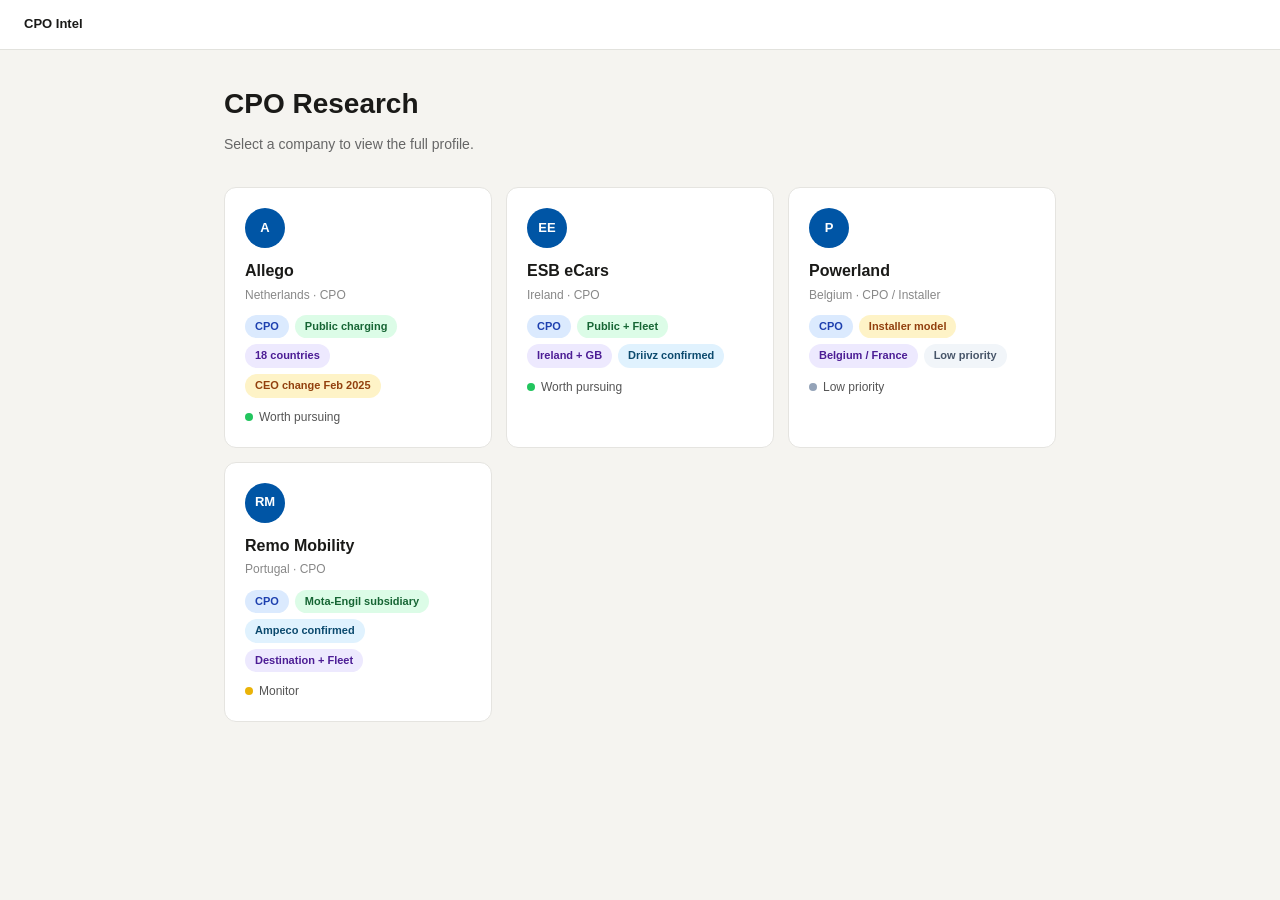
==== index.html @ 84e773ef "Initial commit" ====
<!DOCTYPE html>
<html lang="en">
<head>
<meta charset="UTF-8">
<meta name="viewport" content="width=device-width, initial-scale=1.0">
<title>CPO Intelligence</title>
<link rel="stylesheet" href="assets/style.css">
<style>
  .index-header { margin-bottom: 2rem; }
  .index-header h1 { font-size: 28px; font-weight: 700; }
  .index-header p { color: #666; font-size: 14px; margin-top: 6px; }
  .verdict-dot { display: inline-block; width: 8px; height: 8px; border-radius: 50%; margin-right: 6px; }
  .dot-pursuing { background: #22c55e; }
  .dot-monitor  { background: #eab308; }
  .dot-low      { background: #94a3b8; }
</style>
</head>
<body>

<nav class="topnav">
  <span class="topnav-brand">CPO Intel</span>
</nav>

<div class="layout">
  <div class="index-header">
    <h1>CPO Research</h1>
    <p>Select a company to view the full profile.</p>
  </div>
  <div class="cpo-grid" id="grid"></div>
</div>

<script>
const VERDICT_META = {
  "worth pursuing": { cls: "dot-pursuing", label: "Worth pursuing" },
  "monitor":        { cls: "dot-monitor",  label: "Monitor" },
  "low priority":   { cls: "dot-low",      label: "Low priority" }
};

const TAG_STYLE_MAP = {
  cpo: "b-cpo", pub: "b-pub", eu: "b-eu", signal: "b-signal", tech: "b-tech", low: "b-low"
};

async function init() {
  const res = await fetch('data/manifest.json');
  const manifest = await res.json();
  const grid = document.getElementById('grid');

  for (const item of manifest) {
    const data = await fetch(`data/${item.slug}.json`).then(r => r.json());
    const vm = VERDICT_META[data.synthesis.verdict] || { cls: "dot-monitor", label: data.synthesis.verdict };
    const initials = item.name.split(' ').map(w => w[0]).join('').slice(0,2).toUpperCase();

    const card = document.createElement('a');
    card.className = 'cpo-card';
    card.href = `profile.html?cpo=${item.slug}`;
    card.innerHTML = `
      <div class="cpo-card-logo">${initials}</div>
      <div class="cpo-card-name">${item.name}</div>
      <div class="cpo-card-sub">${item.country} · ${data.type}</div>
      <div class="badges" style="margin-bottom:10px">
        ${data.tags.map((t,i) => `<span class="badge ${TAG_STYLE_MAP[data.tagStyles[i]] || 'b-eu'}">${t}</span>`).join('')}
      </div>
      <div style="font-size:12px;color:#555">
        <span class="verdict-dot ${vm.cls}"></span>${vm.label}
      </div>`;
    grid.appendChild(card);
  }
}

init();
</script>
</body>
</html>
---- assets/style.css ----
*, *::before, *::after { box-sizing: border-box; margin: 0; padding: 0; }
body { font-family: -apple-system, BlinkMacSystemFont, 'Segoe UI', sans-serif; background: #f5f4f0; color: #1a1a18; font-size: 14px; line-height: 1.6; }
a { color: #1a6bb5; }

/* ── Layout ── */
.layout { max-width: 880px; margin: 0 auto; padding: 2rem 1.5rem 4rem; }

/* ── Header ── */
.header { margin-bottom: 2rem; display: flex; align-items: flex-start; gap: 16px; flex-wrap: wrap; }
.logo { width: 48px; height: 48px; border-radius: 50%; background: #0055a5; color: #fff; display: flex; align-items: center; justify-content: center; font-weight: 700; font-size: 15px; flex-shrink: 0; }
.header-meta h1 { font-size: 24px; font-weight: 700; }
.header-meta .sub { font-size: 13px; color: #666; margin-top: 2px; }
.badges { display: flex; gap: 6px; flex-wrap: wrap; margin-top: 8px; }
.badge { font-size: 11px; font-weight: 600; padding: 3px 10px; border-radius: 999px; }
.b-cpo    { background: #dbeafe; color: #1e40af; }
.b-pub    { background: #dcfce7; color: #166534; }
.b-eu     { background: #ede9fe; color: #4c1d95; }
.b-signal { background: #fef3c7; color: #92400e; }
.b-tech   { background: #e0f2fe; color: #0c4a6e; }
.b-low    { background: #f1f5f9; color: #475569; }

/* ── Nav bar ── */
.topnav { background: #fff; border-bottom: 1px solid #e2e2dd; padding: 0 1.5rem; position: sticky; top: 0; z-index: 100; display: flex; align-items: center; gap: 0; }
.topnav-brand { font-size: 13px; font-weight: 700; color: #1a1a18; padding: 14px 0; margin-right: 24px; text-decoration: none; white-space: nowrap; }
.topnav-select { font-size: 13px; color: #1a1a18; border: 1px solid #d1d1cb; border-radius: 6px; padding: 5px 10px; background: #f5f4f0; cursor: pointer; margin-right: auto; }
.topnav-select:focus { outline: 2px solid #3b82f6; }

/* ── Tabs ── */
.tabs { display: flex; gap: 2px; border-bottom: 1px solid #ddd; margin-bottom: 1.5rem; overflow-x: auto; }
.tab { font-size: 13px; font-weight: 500; padding: 8px 14px; cursor: pointer; color: #666; border-bottom: 2px solid transparent; background: none; border-top: none; border-left: none; border-right: none; white-space: nowrap; }
.tab.active { color: #1a1a18; border-bottom-color: #1a1a18; }
.tab:hover:not(.active) { color: #1a1a18; }
.panel { display: none; }
.panel.active { display: block; }

/* ── Stats ── */
.stat-grid { display: grid; grid-template-columns: repeat(auto-fit, minmax(140px, 1fr)); gap: 10px; margin-bottom: 12px; }
.stat { background: #fff; border: 1px solid #e5e4e0; border-radius: 10px; padding: 14px 16px; }
.stat-label { font-size: 11px; color: #888; margin-bottom: 3px; text-transform: uppercase; letter-spacing: 0.04em; }
.stat-value { font-size: 22px; font-weight: 700; color: #1a1a18; }
.stat-sub { font-size: 11px; color: #aaa; margin-top: 2px; }

/* ── Cards ── */
.card { background: #fff; border: 1px solid #e5e4e0; border-radius: 10px; padding: 1rem 1.25rem; margin-bottom: 10px; }
.card h3 { font-size: 11px; font-weight: 700; color: #888; text-transform: uppercase; letter-spacing: 0.05em; margin-bottom: 10px; }
.two-col { display: grid; grid-template-columns: repeat(auto-fit, minmax(260px, 1fr)); gap: 10px; margin-bottom: 10px; }

/* ── Rows ── */
.row { display: flex; gap: 10px; padding: 5px 0; border-bottom: 1px solid #f0efeb; font-size: 13px; align-items: flex-start; }
.row:last-child { border-bottom: none; }
.rl { color: #888; min-width: 140px; flex-shrink: 0; }
.rv { color: #1a1a18; }

/* ── Country tags ── */
.ctags { display: flex; flex-wrap: wrap; gap: 5px; }
.ctag { font-size: 11px; padding: 2px 8px; border-radius: 999px; background: #f0efeb; color: #555; border: 1px solid #e0dfd9; }

/* ── Roaming grid ── */
.roaming-grid { display: grid; grid-template-columns: repeat(auto-fit, minmax(110px, 1fr)); gap: 8px; margin-bottom: 10px; }
.ri { border: 1px solid #e5e4e0; border-radius: 8px; padding: 8px 10px; }
.ri-name { font-size: 13px; font-weight: 600; }
.ri-desc { font-size: 11px; color: #888; }

/* ── Signals ── */
.signal-list { list-style: none; }
.signal-list li { font-size: 13px; padding: 8px 0; border-bottom: 1px solid #f0efeb; display: flex; gap: 10px; line-height: 1.5; }
.signal-list li:last-child { border-bottom: none; }
.si { flex-shrink: 0; font-size: 15px; width: 20px; }

/* ── Open questions ── */
.oq { font-size: 13px; padding: 7px 0; border-bottom: 1px solid #f0efeb; display: flex; gap: 10px; }
.oq:last-child { border-bottom: none; }
.qn { font-size: 11px; font-weight: 700; color: #aaa; min-width: 22px; padding-top: 2px; }

/* ── Verdict ── */
.verdict-wrap { border-radius: 10px; padding: 12px 16px; display: flex; gap: 12px; margin-bottom: 12px; border: 1px solid; }
.verdict-pursuing { background: #f0fdf4; border-color: #bbf7d0; }
.verdict-pursuing .verdict-text { color: #14532d; }
.verdict-monitor { background: #fefce8; border-color: #fde047; }
.verdict-monitor .verdict-text { color: #713f12; }
.verdict-low { background: #f8fafc; border-color: #cbd5e1; }
.verdict-low .verdict-text { color: #475569; }
.verdict-icon { font-size: 18px; }
.verdict-text { font-size: 13px; line-height: 1.5; }

/* ── Hypothesis ── */
.hyp { background: #f8f8f6; border-left: 3px solid #93c5fd; border-radius: 0 8px 8px 0; padding: 10px 14px; margin-bottom: 8px; font-size: 13px; line-height: 1.6; }
.hyp-label { font-size: 11px; font-weight: 700; color: #3b82f6; margin-bottom: 4px; text-transform: uppercase; letter-spacing: 0.04em; }

/* ── Uncertainty ── */
.unc { background: #fefce8; border-left: 3px solid #fde047; border-radius: 0 8px 8px 0; padding: 8px 14px; margin-bottom: 6px; font-size: 13px; line-height: 1.5; }

/* ── Contact ── */
.contact-wrap { display: flex; gap: 12px; align-items: flex-start; }
.avatar { width: 36px; height: 36px; border-radius: 50%; background: #dbeafe; display: flex; align-items: center; justify-content: center; font-size: 12px; font-weight: 700; color: #1d4ed8; flex-shrink: 0; }

.divider { border: none; border-top: 1px solid #f0efeb; margin: 12px 0; }
.section-label { font-size: 11px; font-weight: 700; color: #aaa; text-transform: uppercase; letter-spacing: 0.06em; margin-bottom: 10px; margin-top: 4px; }
.muted-note { font-size: 12px; color: #888; }

/* ── Index cards ── */
.cpo-grid { display: grid; grid-template-columns: repeat(auto-fill, minmax(240px, 1fr)); gap: 14px; }
.cpo-card { background: #fff; border: 1px solid #e5e4e0; border-radius: 12px; padding: 1.25rem; cursor: pointer; text-decoration: none; color: inherit; display: block; transition: box-shadow .15s, border-color .15s; }
.cpo-card:hover { border-color: #b0b0a8; box-shadow: 0 2px 8px rgba(0,0,0,.07); }
.cpo-card-logo { width: 40px; height: 40px; border-radius: 50%; background: #0055a5; color: #fff; display: flex; align-items: center; justify-content: center; font-weight: 700; font-size: 13px; margin-bottom: 10px; }
.cpo-card-name { font-size: 16px; font-weight: 700; margin-bottom: 2px; }
.cpo-card-sub { font-size: 12px; color: #888; margin-bottom: 10px; }
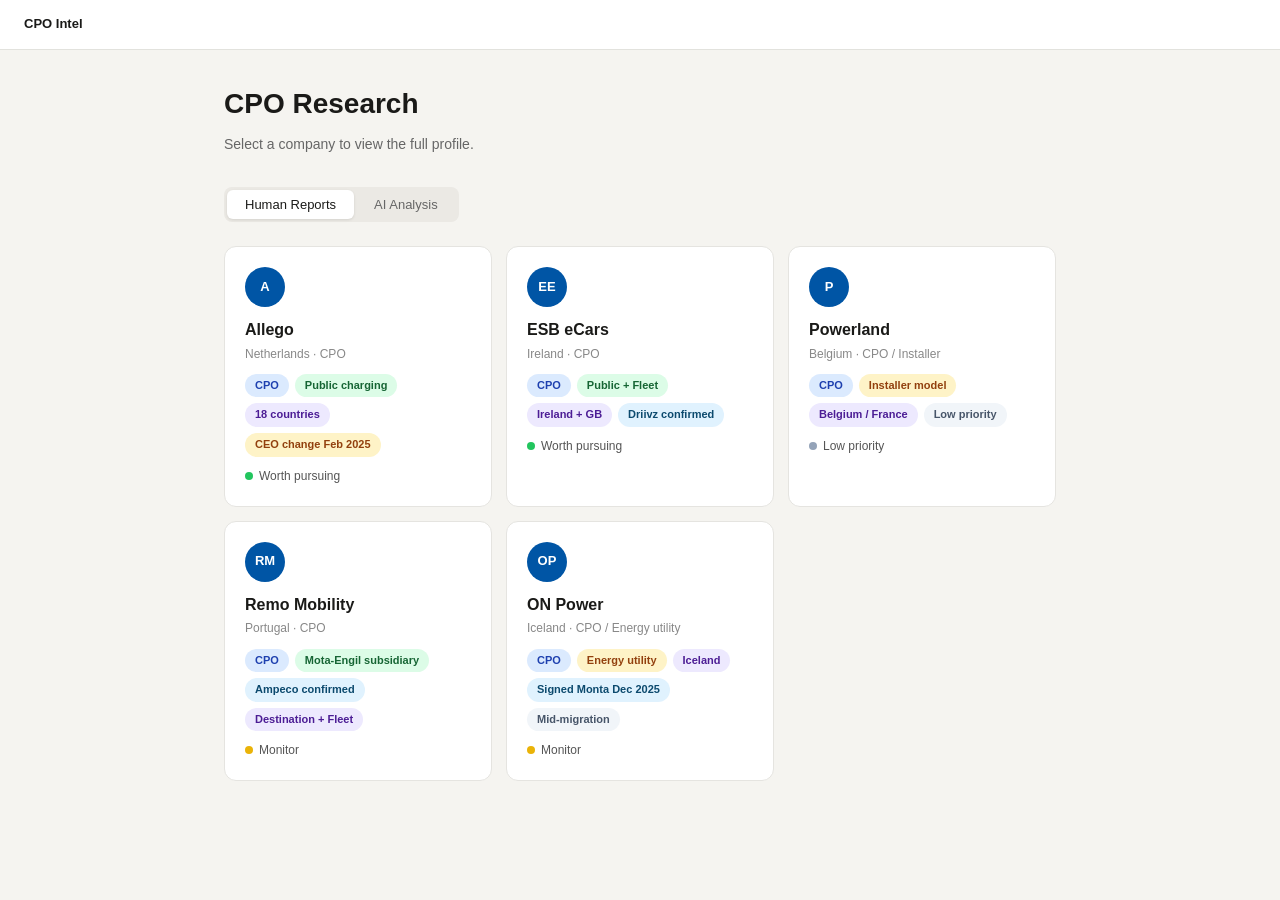
==== commit 3ee42a6c: "Add AI analysis section with Human/AI toggle - Index page: segmented toggle between Human Reports an" ====
--- a/index.html
+++ b/index.html
@@ -26,7 +26,12 @@
     <h1>CPO Research</h1>
     <p>Select a company to view the full profile.</p>
   </div>
-  <div class="cpo-grid" id="grid"></div>
+  <div class="view-toggle">
+    <button class="vtoggle active" onclick="setView('human',this)">Human Reports</button>
+    <button class="vtoggle" onclick="setView('ai',this)">AI Analysis</button>
+  </div>
+  <div class="cpo-grid" id="grid-human"></div>
+  <div class="cpo-grid" id="grid-ai" style="display:none"></div>
 </div>
 
 <script>
@@ -40,10 +45,19 @@
   cpo: "b-cpo", pub: "b-pub", eu: "b-eu", signal: "b-signal", tech: "b-tech", low: "b-low"
 };
 
+function setView(view, el) {
+  document.querySelectorAll('.vtoggle').forEach(b => b.classList.remove('active'));
+  el.classList.add('active');
+  document.getElementById('grid-human').style.display = view === 'human' ? '' : 'none';
+  document.getElementById('grid-ai').style.display = view === 'ai' ? '' : 'none';
+}
+
 async function init() {
   const res = await fetch('data/manifest.json');
   const manifest = await res.json();
-  const grid = document.getElementById('grid');
+  const humanGrid = document.getElementById('grid-human');
+  const aiGrid = document.getElementById('grid-ai');
+  let aiCount = 0;
 
   for (const item of manifest) {
     const data = await fetch(`data/${item.slug}.json`).then(r => r.json());
@@ -63,11 +77,30 @@
       <div style="font-size:12px;color:#555">
         <span class="verdict-dot ${vm.cls}"></span>${vm.label}
       </div>`;
-    grid.appendChild(card);
+    humanGrid.appendChild(card);
+
+    if (item.hasAiAnalysis) {
+      aiCount++;
+      const aiCard = document.createElement('a');
+      aiCard.className = 'cpo-card';
+      aiCard.href = `profile.html?cpo=${item.slug}&tab=ai-analysis`;
+      aiCard.innerHTML = `
+        <div class="cpo-card-logo cpo-card-logo-ai">${initials}</div>
+        <div class="cpo-card-name">${item.name}</div>
+        <div class="cpo-card-sub">${item.country}</div>
+        <span class="ai-card-tag">AI Analysis</span>`;
+      aiGrid.appendChild(aiCard);
+    }
+  }
+
+  if (aiCount === 0) {
+    aiGrid.innerHTML = '<p class="ai-grid-empty">No AI analyses uploaded yet — add <code>.md</code> files to <code>data/ai-analysis/</code> and set <code>hasAiAnalysis: true</code> in manifest.json.</p>';
   }
 }
 
 init();
 </script>
+<!-- Optional: <script>window.VISITOR_TRACKER={ allowedCountry:'BG', allowedIps:[], notifyUrl:'' };</script> -->
+<script src="assets/visitor-tracker.js"></script>
 </body>
 </html>
--- a/assets/style.css
+++ b/assets/style.css
@@ -32,6 +32,57 @@
 .tab:hover:not(.active) { color: #1a1a18; }
 .panel { display: none; }
 .panel.active { display: block; }
+
+/* ── Alex Conclusions (above tabs) ── */
+.alex-conclusions {
+  background: linear-gradient(165deg, #f8fafc 0%, #fff 42%, #fff 100%);
+  border: 1px solid #e2e6ee;
+  border-left: 4px solid #1a6bb5;
+  border-radius: 12px;
+  padding: 1.2rem 1.4rem 1.35rem;
+  margin-bottom: 1.5rem;
+  box-shadow: 0 1px 2px rgba(15, 23, 42, 0.04), 0 4px 14px rgba(15, 23, 42, 0.04);
+}
+.alex-conclusions-label {
+  font-size: 12px;
+  font-weight: 700;
+  color: #155a9a;
+  text-transform: uppercase;
+  letter-spacing: 0.06em;
+  margin-bottom: 0;
+  padding-bottom: 12px;
+  border-bottom: 1px solid #e4e9f2;
+}
+.alex-conclusions-body {
+  display: flex;
+  flex-direction: column;
+  gap: 1.2rem;
+  margin-top: 14px;
+  max-width: 68ch;
+  font-size: 14px;
+  line-height: 1.75;
+  color: #2c2c28;
+  text-wrap: pretty;
+}
+.alex-conclusions-body p {
+  margin: 0;
+}
+.alex-conclusions-body strong {
+  font-weight: 600;
+  color: #1a1a18;
+}
+.alex-conclusions-body ul {
+  margin: 0;
+  padding: 0 0 0 1.35rem;
+  list-style-type: disc;
+}
+.alex-conclusions-body li {
+  margin-bottom: 0.5em;
+  padding-left: 0.2em;
+}
+.alex-conclusions-body li:last-child {
+  margin-bottom: 0;
+}
 
 /* ── Stats ── */
 .stat-grid { display: grid; grid-template-columns: repeat(auto-fit, minmax(140px, 1fr)); gap: 10px; margin-bottom: 12px; }
@@ -105,3 +156,36 @@
 .cpo-card-logo { width: 40px; height: 40px; border-radius: 50%; background: #0055a5; color: #fff; display: flex; align-items: center; justify-content: center; font-weight: 700; font-size: 13px; margin-bottom: 10px; }
 .cpo-card-name { font-size: 16px; font-weight: 700; margin-bottom: 2px; }
 .cpo-card-sub { font-size: 12px; color: #888; margin-bottom: 10px; }
+
+/* ── View toggle ── */
+.view-toggle { display: flex; background: #ebe9e4; border-radius: 8px; padding: 3px; gap: 2px; margin-bottom: 1.5rem; width: fit-content; }
+.vtoggle { font-size: 13px; font-weight: 500; padding: 7px 18px; border-radius: 6px; border: none; background: transparent; color: #666; cursor: pointer; transition: background .15s, color .15s; }
+.vtoggle.active { background: #fff; color: #1a1a18; box-shadow: 0 1px 3px rgba(0,0,0,.1); }
+.vtoggle:hover:not(.active) { color: #1a1a18; }
+
+/* ── AI card variant ── */
+.cpo-card-logo-ai { background: #7c3aed; }
+.ai-card-tag { font-size: 11px; font-weight: 600; color: #7c3aed; background: #ede9fe; padding: 3px 10px; border-radius: 999px; display: inline-block; margin-top: 10px; }
+.ai-grid-empty { color: #888; font-size: 14px; grid-column: 1/-1; padding: 2rem 0; }
+
+/* ── AI Analysis tab accent ── */
+.tab-ai.active { color: #7c3aed; border-bottom-color: #7c3aed; }
+
+/* ── AI Analysis content ── */
+.ai-analysis-badge { font-size: 11px; font-weight: 700; color: #7c3aed; background: #ede9fe; padding: 3px 10px; border-radius: 999px; display: inline-block; margin-bottom: 1.25rem; }
+.ai-analysis-body { font-size: 14px; line-height: 1.75; color: #2c2c28; }
+.ai-analysis-body h1 { font-size: 20px; font-weight: 700; margin: 1.5rem 0 .75rem; }
+.ai-analysis-body h2 { font-size: 16px; font-weight: 700; margin: 1.5rem 0 .6rem; color: #1a1a18; border-bottom: 1px solid #e5e4e0; padding-bottom: 6px; }
+.ai-analysis-body h3 { font-size: 14px; font-weight: 700; margin: 1rem 0 .5rem; }
+.ai-analysis-body p { margin-bottom: .75rem; }
+.ai-analysis-body ul, .ai-analysis-body ol { padding-left: 1.5rem; margin-bottom: .75rem; }
+.ai-analysis-body li { margin-bottom: .35rem; }
+.ai-analysis-body strong { font-weight: 700; }
+.ai-analysis-body em { font-style: italic; }
+.ai-analysis-body hr { border: none; border-top: 1px solid #e5e4e0; margin: 1.5rem 0; }
+.ai-analysis-body blockquote { border-left: 3px solid #a78bfa; background: #faf5ff; padding: 8px 14px; border-radius: 0 8px 8px 0; margin-bottom: .75rem; color: #4c1d95; }
+.ai-analysis-body code { font-family: 'SF Mono', 'Fira Code', monospace; font-size: 12px; background: #f1f5f9; padding: 2px 5px; border-radius: 4px; }
+.ai-analysis-body table { border-collapse: collapse; width: 100%; margin-bottom: .75rem; font-size: 13px; }
+.ai-analysis-body th { background: #f8f8f6; font-weight: 700; text-align: left; padding: 8px 12px; border: 1px solid #e5e4e0; }
+.ai-analysis-body td { padding: 7px 12px; border: 1px solid #e5e4e0; }
+.ai-analysis-body tr:hover td { background: #fafaf8; }
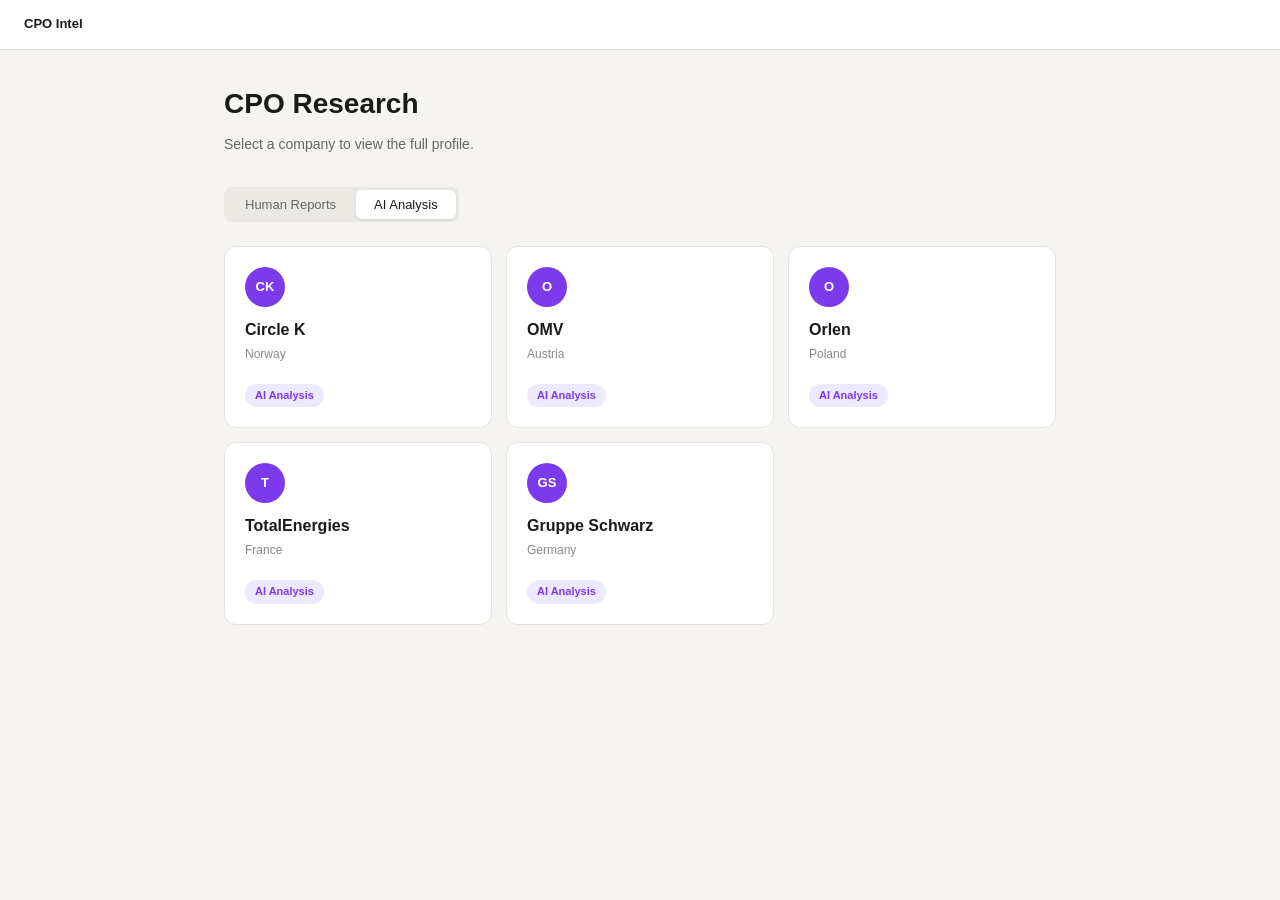
==== commit 4666e216: "Fix AI Analysis grid not loading + make it default view - Skip .json fetch for ai-only entries (was " ====
--- a/index.html
+++ b/index.html
@@ -27,11 +27,11 @@
     <p>Select a company to view the full profile.</p>
   </div>
   <div class="view-toggle">
-    <button class="vtoggle active" onclick="setView('human',this)">Human Reports</button>
-    <button class="vtoggle" onclick="setView('ai',this)">AI Analysis</button>
+    <button class="vtoggle" onclick="setView('human',this)">Human Reports</button>
+    <button class="vtoggle active" onclick="setView('ai',this)">AI Analysis</button>
   </div>
-  <div class="cpo-grid" id="grid-human"></div>
-  <div class="cpo-grid" id="grid-ai" style="display:none"></div>
+  <div class="cpo-grid" id="grid-human" style="display:none"></div>
+  <div class="cpo-grid" id="grid-ai"></div>
 </div>
 
 <script>
@@ -60,24 +60,27 @@
   let aiCount = 0;
 
   for (const item of manifest) {
-    const data = await fetch(`data/${item.slug}.json`).then(r => r.json());
-    const vm = VERDICT_META[data.synthesis.verdict] || { cls: "dot-monitor", label: data.synthesis.verdict };
     const initials = item.name.split(' ').map(w => w[0]).join('').slice(0,2).toUpperCase();
 
-    const card = document.createElement('a');
-    card.className = 'cpo-card';
-    card.href = `profile.html?cpo=${item.slug}`;
-    card.innerHTML = `
-      <div class="cpo-card-logo">${initials}</div>
-      <div class="cpo-card-name">${item.name}</div>
-      <div class="cpo-card-sub">${item.country} · ${data.type}</div>
-      <div class="badges" style="margin-bottom:10px">
-        ${data.tags.map((t,i) => `<span class="badge ${TAG_STYLE_MAP[data.tagStyles[i]] || 'b-eu'}">${t}</span>`).join('')}
-      </div>
-      <div style="font-size:12px;color:#555">
-        <span class="verdict-dot ${vm.cls}"></span>${vm.label}
-      </div>`;
-    humanGrid.appendChild(card);
+    if (item.status !== 'ai-only') {
+      const data = await fetch(`data/${item.slug}.json`).then(r => r.json());
+      const vm = VERDICT_META[data.synthesis.verdict] || { cls: "dot-monitor", label: data.synthesis.verdict };
+
+      const card = document.createElement('a');
+      card.className = 'cpo-card';
+      card.href = `profile.html?cpo=${item.slug}`;
+      card.innerHTML = `
+        <div class="cpo-card-logo">${initials}</div>
+        <div class="cpo-card-name">${item.name}</div>
+        <div class="cpo-card-sub">${item.country} · ${data.type}</div>
+        <div class="badges" style="margin-bottom:10px">
+          ${data.tags.map((t,i) => `<span class="badge ${TAG_STYLE_MAP[data.tagStyles[i]] || 'b-eu'}">${t}</span>`).join('')}
+        </div>
+        <div style="font-size:12px;color:#555">
+          <span class="verdict-dot ${vm.cls}"></span>${vm.label}
+        </div>`;
+      humanGrid.appendChild(card);
+    }
 
     if (item.hasAiAnalysis) {
       aiCount++;
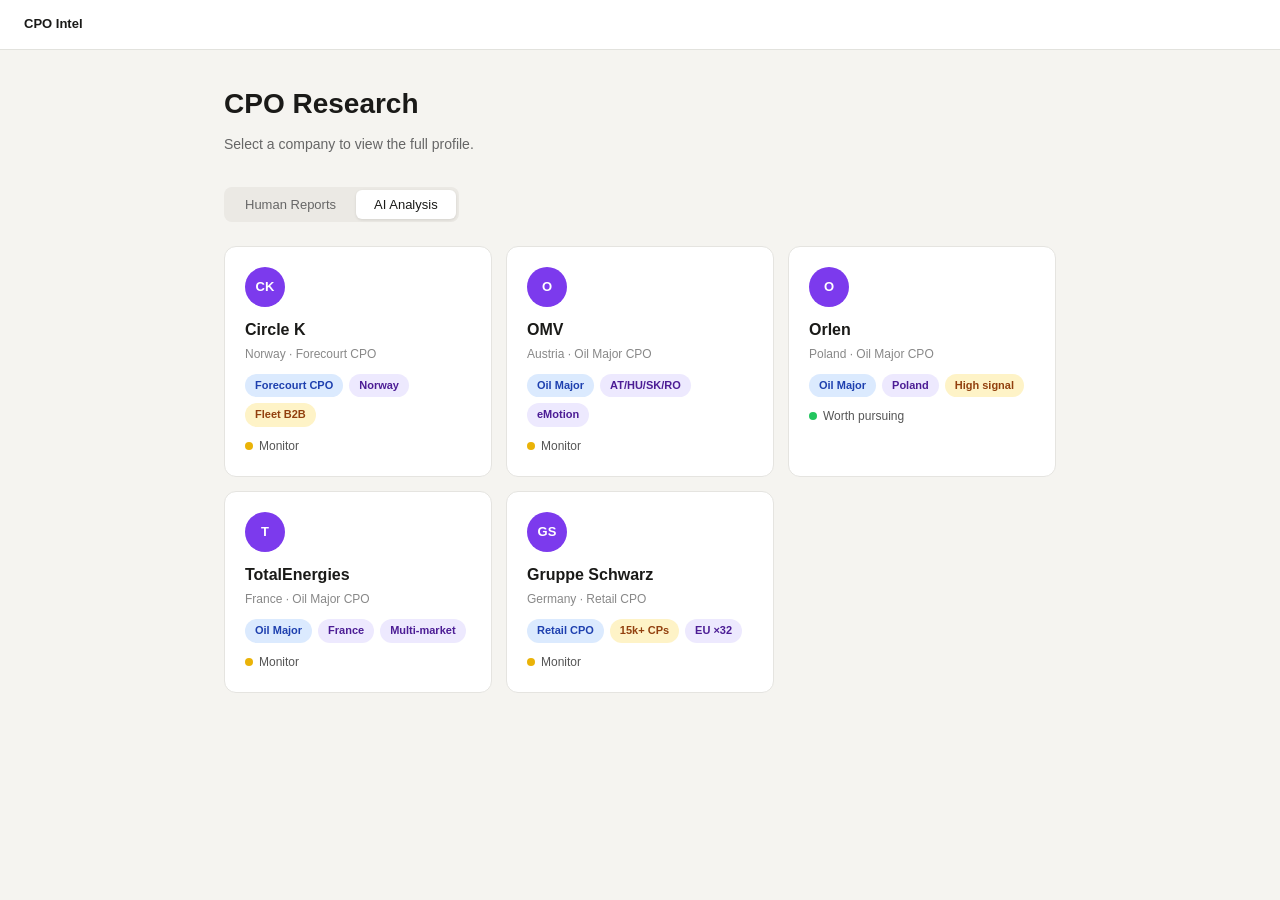
==== commit 7da646a9: "Polish AI analysis cards and tab order - AI index cards now show type, badges, and verdict dot to ma" ====
--- a/index.html
+++ b/index.html
@@ -84,14 +84,18 @@
 
     if (item.hasAiAnalysis) {
       aiCount++;
+      const avm = VERDICT_META[item.verdict] || { cls: "dot-monitor", label: item.verdict || "AI Analysis" };
       const aiCard = document.createElement('a');
       aiCard.className = 'cpo-card';
       aiCard.href = `profile.html?cpo=${item.slug}&tab=ai-analysis`;
       aiCard.innerHTML = `
         <div class="cpo-card-logo cpo-card-logo-ai">${initials}</div>
         <div class="cpo-card-name">${item.name}</div>
-        <div class="cpo-card-sub">${item.country}</div>
-        <span class="ai-card-tag">AI Analysis</span>`;
+        <div class="cpo-card-sub">${item.country}${item.type ? ' · ' + item.type : ''}</div>
+        ${item.tags ? `<div class="badges" style="margin-bottom:10px">${item.tags.map((t,i) => `<span class="badge ${TAG_STYLE_MAP[(item.tagStyles||[])[i]] || 'b-eu'}">${t}</span>`).join('')}</div>` : ''}
+        <div style="font-size:12px;color:#555">
+          <span class="verdict-dot ${avm.cls}"></span>${avm.label}
+        </div>`;
       aiGrid.appendChild(aiCard);
     }
   }
--- a/assets/style.css
+++ b/assets/style.css
@@ -189,3 +189,10 @@
 .ai-analysis-body th { background: #f8f8f6; font-weight: 700; text-align: left; padding: 8px 12px; border: 1px solid #e5e4e0; }
 .ai-analysis-body td { padding: 7px 12px; border: 1px solid #e5e4e0; }
 .ai-analysis-body tr:hover td { background: #fafaf8; }
+
+/* ── AI Analysis Metadata Strip ── */
+.ai-metadata-strip { display: flex; flex-wrap: wrap; gap: 6px 20px; margin-bottom: 1.25rem; padding-bottom: 1rem; border-bottom: 1px solid #e5e4e0; }
+.ai-meta-item { display: inline-flex; gap: 5px; align-items: baseline; }
+.ai-meta-label { font-weight: 700; color: #aaa; text-transform: uppercase; letter-spacing: 0.04em; font-size: 10px; }
+.ai-meta-value { color: #666; font-size: 12px; }
+#panel-ai-analysis .tabs { margin-top: 0.5rem; }
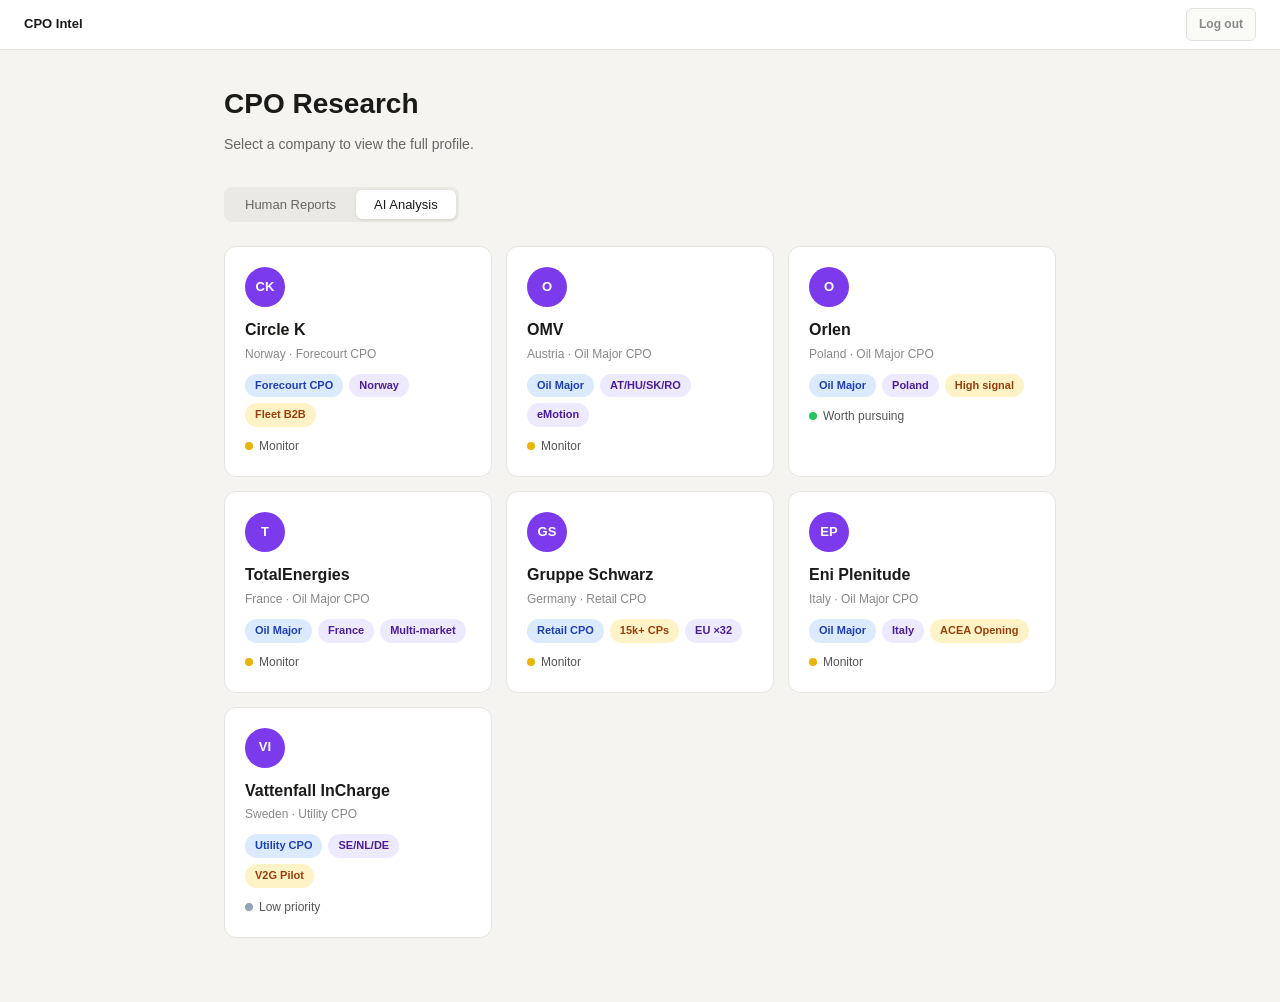
==== commit aab7da22: "eni, omv, orlen, vatenfall + versioning" ====
--- a/index.html
+++ b/index.html
@@ -19,6 +19,7 @@
 
 <nav class="topnav">
   <span class="topnav-brand">CPO Intel</span>
+  <a class="topnav-logout" href="/logout">Log out</a>
 </nav>
 
 <div class="layout">
--- a/assets/style.css
+++ b/assets/style.css
@@ -24,6 +24,8 @@
 .topnav-brand { font-size: 13px; font-weight: 700; color: #1a1a18; padding: 14px 0; margin-right: 24px; text-decoration: none; white-space: nowrap; }
 .topnav-select { font-size: 13px; color: #1a1a18; border: 1px solid #d1d1cb; border-radius: 6px; padding: 5px 10px; background: #f5f4f0; cursor: pointer; margin-right: auto; }
 .topnav-select:focus { outline: 2px solid #3b82f6; }
+.topnav-logout { margin-left: auto; font-size: 12px; font-weight: 600; color: #888; text-decoration: none; padding: 6px 12px; border: 1px solid #e2e2dd; border-radius: 6px; background: #fafaf7; }
+.topnav-logout:hover { color: #1a1a18; background: #f0efea; border-color: #d1d1cb; }
 
 /* ── Tabs ── */
 .tabs { display: flex; gap: 2px; border-bottom: 1px solid #ddd; margin-bottom: 1.5rem; overflow-x: auto; }
@@ -172,6 +174,13 @@
 .tab-ai.active { color: #7c3aed; border-bottom-color: #7c3aed; }
 
 /* ── AI Analysis content ── */
+.ai-analysis-header { display: flex; align-items: center; gap: 12px; margin-bottom: 1.25rem; }
+.ai-analysis-header .ai-analysis-badge { margin-bottom: 0; }
+.ai-version-selector { margin-left: auto; display: flex; align-items: center; gap: 8px; }
+.ai-version-selector:empty { display: none; }
+.ai-version-selector-label { font-size: 10px; font-weight: 700; color: #aaa; text-transform: uppercase; letter-spacing: 0.04em; }
+.ai-version-select { font-size: 13px; color: #1a1a18; border: 1px solid #d1d1cb; border-radius: 6px; padding: 4px 10px; background: #f5f4f0; cursor: pointer; }
+.ai-version-select:focus { outline: 2px solid #7c3aed; }
 .ai-analysis-badge { font-size: 11px; font-weight: 700; color: #7c3aed; background: #ede9fe; padding: 3px 10px; border-radius: 999px; display: inline-block; margin-bottom: 1.25rem; }
 .ai-analysis-body { font-size: 14px; line-height: 1.75; color: #2c2c28; }
 .ai-analysis-body h1 { font-size: 20px; font-weight: 700; margin: 1.5rem 0 .75rem; }
